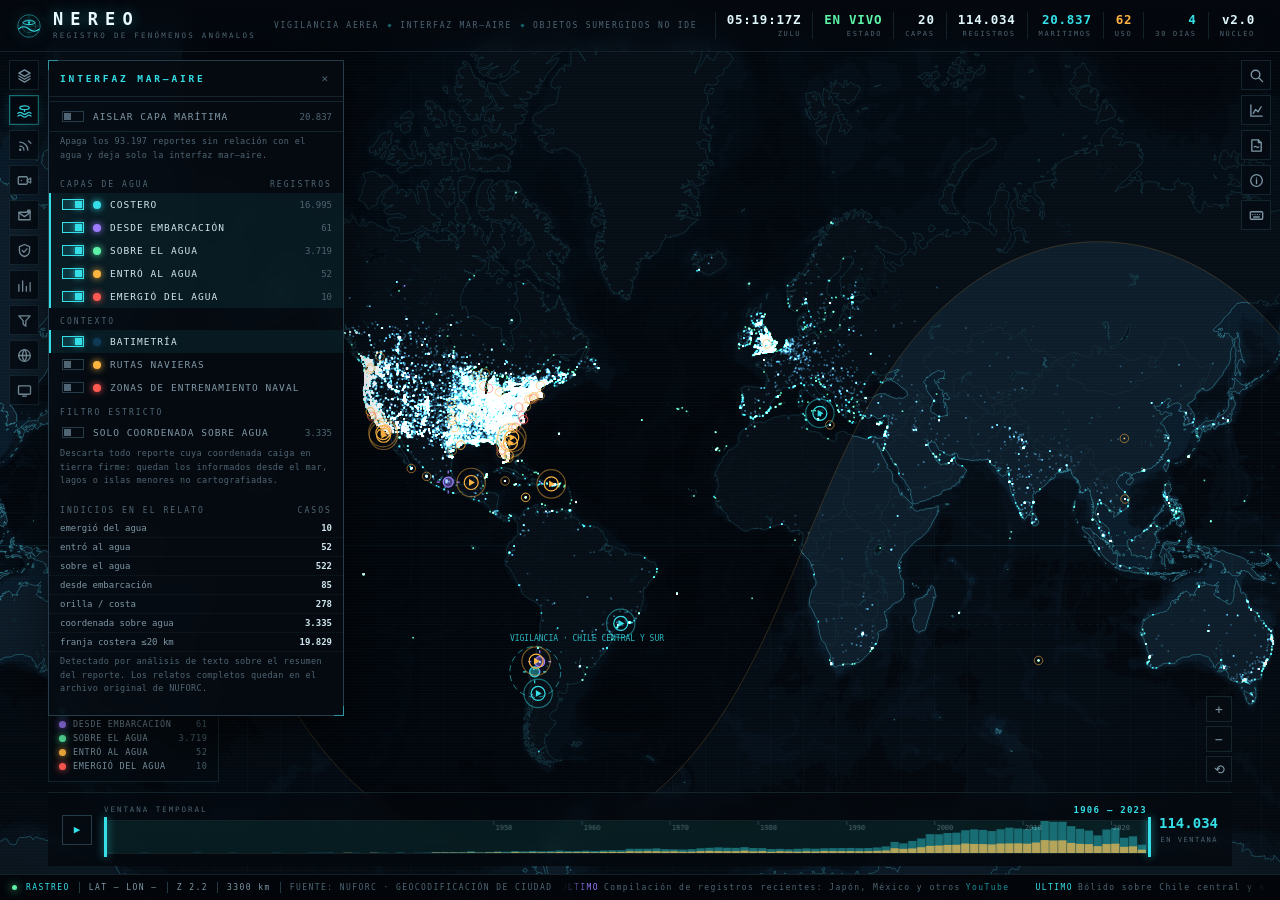
==== index.html @ 5361ff1a "NEREO v2.0: visor de avistamientos OVNI y USO Visor OSINT estático con 114.034 reportes geolocalizad" ====
<!DOCTYPE html>
<html lang="es">
<head>
<meta charset="utf-8">
<meta name="viewport" content="width=device-width, initial-scale=1">
<title>NEREO — Registro de fenómenos anómalos aéreos y submarinos</title>
<meta name="description" content="Visor OSINT de 114.034 avistamientos no identificados geolocalizados, con capa marítima y de objetos submarinos no identificados (USO).">
<link rel="icon" href="data:image/svg+xml,%3Csvg xmlns='http://www.w3.org/2000/svg' viewBox='0 0 16 16'%3E%3Ccircle cx='8' cy='8' r='6' fill='none' stroke='%2334dfe8'/%3E%3Cellipse cx='8' cy='7' rx='4' ry='1.4' fill='none' stroke='%2334dfe8'/%3E%3C/svg%3E">
<link rel="stylesheet" href="css/app.css">
</head>
<body>
<div id="app">

  <canvas id="map"></canvas>
  <div class="fx-grain"></div>
  <div class="fx-scan" id="fxScan"></div>
  <div class="fx-vignette"></div>

  <!-- ───────────────── HUD SUPERIOR ───────────────── -->
  <header class="hud-top">
    <div class="brand">
      <svg class="brand-mark" viewBox="0 0 40 40" aria-hidden="true">
        <circle cx="20" cy="20" r="15" fill="none" stroke="currentColor" stroke-width="1.1" opacity=".55"/>
        <circle cx="20" cy="20" r="9" fill="none" stroke="currentColor" stroke-width=".8" opacity=".35"/>
        <path d="M5 20h30M20 5v30" stroke="currentColor" stroke-width=".6" opacity=".3"/>
        <path d="M6 24q7-6 14 0t14 0" fill="none" stroke="currentColor" stroke-width="1.4"/>
        <ellipse cx="20" cy="15.5" rx="8" ry="2.6" fill="none" stroke="currentColor" stroke-width="1.3"/>
        <circle cx="20" cy="15.5" r="1.5" fill="currentColor"/>
      </svg>
      <div class="brand-txt">
        <h1>NEREO</h1>
        <p>REGISTRO DE FENÓMENOS ANÓMALOS</p>
      </div>
    </div>

    <div class="tagline">
      <span>VIGILANCIA AÉREA</span><i></i><span>INTERFAZ MAR–AIRE</span><i></i>
      <span>OBJETOS SUMERGIDOS NO IDENTIFICADOS</span><i></i><span id="tagRango">1906 — 2023</span>
    </div>

    <div class="hud-metrics">
      <div class="met"><b id="mClock">--:--:--Z</b><span>ZULU</span></div>
      <div class="met"><b class="live" id="mState">EN VIVO</b><span>ESTADO</span></div>
      <div class="met"><b id="mLayers">0</b><span>CAPAS</span></div>
      <div class="met"><b id="mCount">0</b><span>REGISTROS</span></div>
      <div class="met accent"><b id="mMarine">0</b><span>MARÍTIMOS</span></div>
      <div class="met warn"><b id="mUso">0</b><span>USO</span></div>
      <div class="met accent"><b id="mUlt">0</b><span>30 DÍAS</span></div>
      <div class="met"><b id="mVer">v2.0</b><span>NÚCLEO</span></div>
    </div>
  </header>

  <!-- ───────────────── RAÍL IZQUIERDO: CAPAS ───────────────── -->
  <nav class="rail rail-left" id="railLeft" aria-label="Grupos de capas"></nav>

  <!-- ───────────────── PANEL LATERAL ───────────────── -->
  <section class="panel" id="panel" hidden>
    <header class="panel-head">
      <h2 id="panelTitle">CAPAS</h2>
      <button class="x" id="panelClose" aria-label="Cerrar panel">✕</button>
    </header>
    <div class="panel-body" id="panelBody"></div>
  </section>

  <!-- ───────────────── RAÍL DERECHO: HERRAMIENTAS ───────────────── -->
  <nav class="rail rail-right" id="railRight" aria-label="Herramientas"></nav>

  <!-- ───────────────── FICHA DE AVISTAMIENTO ───────────────── -->
  <aside class="dossier" id="dossier" hidden>
    <header>
      <span class="tag" id="dsTag">REGISTRO</span>
      <button class="x" id="dsClose" aria-label="Cerrar ficha">✕</button>
    </header>
    <div id="dsBody"></div>
  </aside>

  <!-- ───────────────── CONTROLES DE MAPA ───────────────── -->
  <div class="mapctl">
    <button id="btnZoomIn" title="Acercar">+</button>
    <button id="btnZoomOut" title="Alejar">−</button>
    <button id="btnReset" title="Restablecer vista (R)">⟲</button>
  </div>

  <div class="legend" id="legend"></div>

  <!-- ───────────────── LÍNEA DE TIEMPO ───────────────── -->
  <div class="timeline" id="timeline">
    <button class="play" id="btnPlay" title="Reproducir oleadas">▶</button>
    <div class="tl-wrap">
      <div class="tl-head">
        <span>VENTANA TEMPORAL</span>
        <b id="tlLabel">1906 — 2023</b>
      </div>
      <div class="tl-track" id="tlTrack">
        <canvas id="tlCanvas"></canvas>
        <div class="tl-sel" id="tlSel"></div>
        <div class="tl-knob" id="knobA" tabindex="0" role="slider" aria-label="Año inicial"></div>
        <div class="tl-knob" id="knobB" tabindex="0" role="slider" aria-label="Año final"></div>
      </div>
    </div>
    <div class="tl-count"><b id="tlCount">0</b><span>EN VENTANA</span></div>
  </div>

  <!-- ───────────────── BARRA INFERIOR ───────────────── -->
  <footer class="statusbar">
    <span class="dot-live"></span><b id="sbMode">RASTREO</b>
    <i></i><span id="sbCursor">LAT —  LON —</span>
    <i></i><span id="sbZoom">Z 0.0</span>
    <i></i><span id="sbScale">— km</span>
    <i></i><span class="muted">FUENTE: NUFORC · GEOCODIFICACIÓN DE CIUDAD</span>
    <div class="ticker" id="ticker"><div class="ticker-run" id="tickerRun"></div></div>
  </footer>

  <!-- ───────────────── ARRANQUE ───────────────── -->
  <div class="boot" id="boot">
    <div class="boot-inner">
      <div class="boot-mark">NEREO</div>
      <div class="boot-bar"><i id="bootBar"></i></div>
      <div class="boot-log" id="bootLog">INICIANDO NÚCLEO…</div>
    </div>
  </div>

  <div class="toast" id="toast"></div>
</div>
<script src="js/app.js"></script>
</body>
</html>
---- css/app.css ----
/* ═══════════════ NEREO · sistema visual ═══════════════ */
:root{
  --abyss:#04070c; --abyss-2:#070c14; --ink:#0b1320;
  --line:rgba(120,190,210,.14); --line-2:rgba(120,190,210,.28);
  --txt:#cfe6ee; --txt-dim:#7e97a5; --txt-faint:#4f6573;
  --cy:#34dfe8; --cy-soft:#1d8f98;
  --am:#ffb340; --rd:#ff5a52; --vi:#9d7bff; --gr:#5ef2a8;
  --panel:rgba(6,11,18,.92);
  --mono:ui-monospace,"SF Mono","JetBrains Mono","Roboto Mono",Menlo,Consolas,monospace;
  --h:30px;
}
*{box-sizing:border-box;margin:0;padding:0}
html,body{height:100%;overflow:hidden;background:var(--abyss)}
body{font-family:var(--mono);color:var(--txt);font-size:12px;-webkit-font-smoothing:antialiased}
button{font:inherit;color:inherit;background:none;border:none;cursor:pointer}
#app{position:fixed;inset:0}
#map{position:absolute;inset:0;width:100%;height:100%;display:block;cursor:crosshair}
#map.drag{cursor:grabbing}

/* ─── efectos de pantalla ─── */
.fx-vignette,.fx-grain,.fx-scan{position:absolute;inset:0;pointer-events:none}
.fx-vignette{background:radial-gradient(130% 95% at 50% 45%,transparent 42%,rgba(0,0,0,.72) 100%)}
.fx-grain{opacity:.045;background-image:repeating-conic-gradient(#fff 0% 25%,transparent 0% 50%);background-size:3px 3px;mix-blend-mode:overlay}
.fx-scan{opacity:.5;background:repeating-linear-gradient(to bottom,rgba(52,223,232,.045) 0 1px,transparent 1px 3px)}
.fx-scan[hidden]{display:none}

/* ─── HUD superior ─── */
.hud-top{position:absolute;top:0;left:0;right:0;height:52px;display:flex;align-items:center;gap:18px;
  padding:0 14px;background:linear-gradient(180deg,rgba(4,8,14,.95),rgba(4,8,14,.55) 70%,transparent);
  border-bottom:1px solid var(--line);backdrop-filter:blur(6px);z-index:30}
.brand{display:flex;align-items:center;gap:9px;flex:none}
.brand-mark{width:30px;height:30px;color:var(--cy);filter:drop-shadow(0 0 7px rgba(52,223,232,.5))}
.brand-txt h1{font-size:17px;letter-spacing:.42em;font-weight:600;line-height:1;color:#eafaff;text-shadow:0 0 14px rgba(52,223,232,.45)}
.brand-txt p{font-size:7.5px;letter-spacing:.3em;color:var(--txt-faint);margin-top:3px}
.tagline{display:flex;align-items:center;gap:9px;font-size:8px;letter-spacing:.22em;color:var(--txt-faint);
  flex:1;min-width:0;overflow:hidden;white-space:nowrap}
.tagline i{width:3px;height:3px;background:var(--cy-soft);transform:rotate(45deg);flex:none;opacity:.7}
.hud-metrics{display:flex;align-items:center;gap:0;flex:none}
.met{display:flex;flex-direction:column;align-items:flex-end;padding:0 11px;border-left:1px solid var(--line);line-height:1.25}
.met b{font-size:12.5px;font-weight:600;letter-spacing:.06em;color:#dff6fb;font-variant-numeric:tabular-nums}
.met span{font-size:7px;letter-spacing:.24em;color:var(--txt-faint);margin-top:2px}
.met.accent b{color:var(--cy)} .met.warn b{color:var(--am)}
.met b.live{color:var(--gr);animation:pulse 2.4s infinite}
@keyframes pulse{0%,100%{opacity:1}50%{opacity:.42}}

/* ─── raíles ─── */
.rail{position:absolute;top:60px;display:flex;flex-direction:column;gap:5px;z-index:28}
.rail-left{left:9px} .rail-right{right:9px}
.rail button{width:var(--h);height:var(--h);display:grid;place-items:center;position:relative;
  background:rgba(6,11,18,.78);border:1px solid var(--line);color:var(--txt-dim);
  transition:.14s;backdrop-filter:blur(4px)}
.rail button:hover{color:var(--cy);border-color:var(--line-2);background:rgba(10,20,30,.95)}
.rail button.on{color:var(--cy);border-color:rgba(52,223,232,.5);box-shadow:0 0 0 1px rgba(52,223,232,.12) inset,0 0 12px rgba(52,223,232,.14)}
.rail button svg{width:15px;height:15px;stroke:currentColor;fill:none;stroke-width:1.4;stroke-linecap:round;stroke-linejoin:round}
.rail .badge[hidden]{display:none}
.rail .badge{position:absolute;top:-4px;right:-4px;min-width:13px;height:13px;padding:0 3px;border-radius:7px;
  background:var(--cy);color:#02141a;font-size:8px;font-weight:700;display:grid;place-items:center}
.rail button[data-tip]:hover::after{content:attr(data-tip);position:absolute;white-space:nowrap;
  background:rgba(4,9,14,.96);border:1px solid var(--line-2);padding:4px 7px;font-size:8px;letter-spacing:.16em;
  color:var(--txt);z-index:40;pointer-events:none}
.rail-left button[data-tip]:hover::after{left:calc(100% + 7px)}
.rail-right button[data-tip]:hover::after{right:calc(100% + 7px)}

/* ─── panel ─── */
.panel{position:absolute;top:60px;left:48px;width:296px;max-height:calc(100vh - 190px);
  background:var(--panel);border:1px solid var(--line-2);backdrop-filter:blur(10px);
  display:flex;flex-direction:column;z-index:29;box-shadow:0 18px 50px rgba(0,0,0,.6)}
.panel::before,.panel::after{content:"";position:absolute;width:9px;height:9px;border:1px solid var(--cy);opacity:.55}
.panel::before{top:-1px;left:-1px;border-right:0;border-bottom:0}
.panel::after{bottom:-1px;right:-1px;border-left:0;border-top:0}
.panel-head{display:flex;align-items:center;justify-content:space-between;padding:9px 11px;border-bottom:1px solid var(--line)}
.panel-head h2{font-size:9.5px;letter-spacing:.3em;color:var(--cy);font-weight:600}
.x{color:var(--txt-faint);font-size:11px;padding:2px 4px}.x:hover{color:var(--rd)}
.panel-body{overflow-y:auto;padding:4px 0 10px}
.panel-body::-webkit-scrollbar{width:6px}.panel-body::-webkit-scrollbar-thumb{background:var(--line-2)}

.grp{padding:9px 11px 4px;font-size:8px;letter-spacing:.26em;color:var(--txt-faint);display:flex;justify-content:space-between}
.row{display:flex;align-items:center;gap:9px;padding:6px 11px;cursor:pointer;transition:.12s;border-left:2px solid transparent}
.row:hover{background:rgba(52,223,232,.05)}
.row.on{border-left-color:var(--cy);background:rgba(52,223,232,.07)}
.sw{width:22px;height:11px;border:1px solid var(--line-2);position:relative;flex:none;transition:.16s}
.sw i{position:absolute;top:1px;left:1px;width:7px;height:7px;background:var(--txt-faint);transition:.16s}
.row.on .sw{border-color:var(--cy);background:rgba(52,223,232,.14)}
.row.on .sw i{left:12px;background:var(--cy);box-shadow:0 0 7px var(--cy)}
.row .nm{flex:1;font-size:9.5px;letter-spacing:.11em;color:var(--txt-dim)}
.row.on .nm{color:var(--txt)}
.row .ct{font-size:9px;color:var(--txt-faint);font-variant-numeric:tabular-nums}
.row .chip{width:8px;height:8px;flex:none;border-radius:50%}
.hint{padding:3px 11px 9px;font-size:8.5px;line-height:1.6;color:var(--txt-faint);letter-spacing:.04em}

.chips{display:flex;flex-wrap:wrap;gap:4px;padding:6px 11px 10px}
.chips button{font-size:8.5px;letter-spacing:.1em;padding:3px 7px;border:1px solid var(--line);color:var(--txt-faint);transition:.12s}
.chips button:hover{border-color:var(--line-2);color:var(--txt-dim)}
.chips button.on{border-color:var(--cy);color:var(--cy);background:rgba(52,223,232,.1)}

.fld{padding:7px 11px}
.fld label{display:flex;justify-content:space-between;font-size:8px;letter-spacing:.2em;color:var(--txt-faint);margin-bottom:6px}
.fld label b{color:var(--cy);font-variant-numeric:tabular-nums}
input[type=range]{width:100%;height:3px;-webkit-appearance:none;background:var(--line-2);outline:none}
input[type=range]::-webkit-slider-thumb{-webkit-appearance:none;width:10px;height:14px;background:var(--cy);cursor:pointer;box-shadow:0 0 8px rgba(52,223,232,.6)}
input[type=range]::-moz-range-thumb{width:10px;height:14px;border:0;background:var(--cy);cursor:pointer}
input[type=search],input[type=text]{width:100%;background:rgba(0,0,0,.4);border:1px solid var(--line-2);
  color:var(--txt);padding:7px 9px;font:inherit;font-size:10px;letter-spacing:.08em;outline:none}
input[type=search]:focus{border-color:var(--cy)}

.res{max-height:300px;overflow:auto}
.res button{display:block;width:100%;text-align:left;padding:6px 11px;font-size:9.5px;color:var(--txt-dim);border-left:2px solid transparent}
.res button:hover{background:rgba(52,223,232,.07);color:var(--txt);border-left-color:var(--cy)}
.res button i{display:block;font-size:8px;color:var(--txt-faint);font-style:normal;margin-top:2px}

/* ─── estadísticas ─── */
.stat{padding:9px 11px;border-top:1px solid var(--line)}
.stat h3{font-size:8px;letter-spacing:.26em;color:var(--txt-faint);margin-bottom:8px}
.bars{display:flex;align-items:flex-end;gap:2px;height:54px}
.bars div{flex:1;background:linear-gradient(180deg,var(--cy),rgba(52,223,232,.14));min-height:1px;position:relative}
.bars div.hot{background:linear-gradient(180deg,var(--am),rgba(255,179,64,.14))}
.axis{display:flex;justify-content:space-between;font-size:7.5px;color:var(--txt-faint);margin-top:4px}
.kv{display:flex;justify-content:space-between;padding:3px 0;font-size:9px;color:var(--txt-dim);border-bottom:1px dotted rgba(120,190,210,.1)}
.kv b{color:var(--txt);font-variant-numeric:tabular-nums}
.kv.big b{color:var(--cy);font-size:11px}

/* ─── ficha ─── */
.dossier{position:absolute;right:48px;top:60px;width:276px;background:var(--panel);border:1px solid var(--line-2);
  backdrop-filter:blur(10px);z-index:29;box-shadow:0 18px 50px rgba(0,0,0,.6)}
.dossier header{display:flex;justify-content:space-between;align-items:center;padding:8px 11px;border-bottom:1px solid var(--line)}
.tag{font-size:8px;letter-spacing:.26em;color:var(--am)}
.ds-title{padding:11px;border-bottom:1px solid var(--line)}
.ds-title h3{font-size:13px;letter-spacing:.1em;color:#eafaff;font-weight:600;line-height:1.3}
.ds-title p{font-size:8.5px;letter-spacing:.2em;color:var(--txt-faint);margin-top:5px}
.ds-grid{display:grid;grid-template-columns:1fr 1fr}
.ds-cell{padding:8px 11px;border-bottom:1px solid var(--line);border-right:1px solid var(--line)}
.ds-cell span{display:block;font-size:7.5px;letter-spacing:.22em;color:var(--txt-faint)}
.ds-cell b{display:block;font-size:11px;color:var(--txt);margin-top:3px;font-weight:500;font-variant-numeric:tabular-nums}
.ds-flags{padding:9px 11px;display:flex;flex-wrap:wrap;gap:4px}
.ds-flags em{font-style:normal;font-size:8px;letter-spacing:.14em;padding:3px 6px;border:1px solid rgba(255,179,64,.4);color:var(--am)}
.ds-foot{padding:9px 11px;border-top:1px solid var(--line);font-size:8px;color:var(--txt-faint);line-height:1.6}
.ds-foot a{color:var(--cy-soft)}

/* ─── controles de mapa ─── */
.mapctl{position:absolute;right:48px;bottom:118px;display:flex;flex-direction:column;gap:4px;z-index:26}
.mapctl button{width:26px;height:26px;background:rgba(6,11,18,.82);border:1px solid var(--line);color:var(--txt-dim);font-size:13px;line-height:1}
.mapctl button:hover{color:var(--cy);border-color:var(--line-2)}

/* ─── leyenda ─── */
.legend{position:absolute;left:48px;bottom:118px;background:rgba(6,11,18,.82);border:1px solid var(--line);
  padding:8px 10px;z-index:26;backdrop-filter:blur(5px);max-width:210px}
.legend h4{font-size:7.5px;letter-spacing:.26em;color:var(--txt-faint);margin-bottom:6px}
.legend div{display:flex;align-items:center;gap:7px;padding:2px 0;font-size:8.5px;letter-spacing:.08em;color:var(--txt-dim)}
.legend i{width:7px;height:7px;border-radius:50%;flex:none}
.legend b{margin-left:auto;color:var(--txt-faint);font-variant-numeric:tabular-nums;font-weight:400}

/* ─── línea de tiempo ─── */
.timeline{position:absolute;left:48px;right:48px;bottom:34px;height:74px;display:flex;align-items:center;gap:12px;
  background:linear-gradient(180deg,rgba(4,8,14,.3),rgba(4,8,14,.9));border-top:1px solid var(--line);
  padding:0 14px;z-index:27;backdrop-filter:blur(5px)}
.play{width:30px;height:30px;border:1px solid var(--line-2);color:var(--cy);flex:none;font-size:11px;background:rgba(6,11,18,.8)}
.play:hover{box-shadow:0 0 14px rgba(52,223,232,.25)}
.tl-wrap{flex:1;min-width:0}
.tl-head{display:flex;justify-content:space-between;font-size:7.5px;letter-spacing:.26em;color:var(--txt-faint);margin-bottom:5px}
.tl-head b{color:var(--cy);letter-spacing:.14em;font-size:9px}
.tl-track{position:relative;height:34px;border:1px solid var(--line);background:rgba(0,0,0,.35)}
#tlCanvas{position:absolute;inset:0;width:100%;height:100%}
.tl-sel{position:absolute;top:0;bottom:0;background:rgba(52,223,232,.1);border-left:1px solid var(--cy);border-right:1px solid var(--cy);pointer-events:none}
.tl-knob{position:absolute;top:-4px;width:9px;height:calc(100% + 8px);cursor:ew-resize;background:transparent}
.tl-knob::after{content:"";position:absolute;left:3px;top:0;width:3px;height:100%;background:var(--cy);box-shadow:0 0 9px rgba(52,223,232,.7)}
.tl-count{text-align:right;flex:none}
.tl-count b{display:block;font-size:14px;color:var(--cy);font-variant-numeric:tabular-nums}
.tl-count span{font-size:7px;letter-spacing:.22em;color:var(--txt-faint)}

/* ─── barra inferior ─── */
.statusbar{position:absolute;left:0;right:0;bottom:0;height:26px;display:flex;align-items:center;gap:9px;
  padding:0 12px;background:rgba(3,6,10,.96);border-top:1px solid var(--line);font-size:8px;
  letter-spacing:.18em;color:var(--txt-dim);z-index:31}
.statusbar i{width:1px;height:11px;background:var(--line-2);flex:none}
.statusbar b{color:var(--cy);font-weight:500}
.statusbar .muted{color:var(--txt-faint)}
.dot-live{width:5px;height:5px;border-radius:50%;background:var(--gr);box-shadow:0 0 8px var(--gr);animation:pulse 2s infinite;flex:none}
.ticker{flex:1;min-width:0;overflow:hidden;mask-image:linear-gradient(90deg,transparent,#000 4%,#000 96%,transparent)}
.ticker-run{display:inline-flex;gap:26px;white-space:nowrap;animation:run 150s linear infinite}
.ticker-run span{color:var(--txt-faint)}
.ticker-run span b{color:var(--am);font-weight:500;margin-right:5px}
.ticker-run span em{font-style:normal;color:var(--cy-soft);margin-left:5px}
@keyframes run{from{transform:translateX(0)}to{transform:translateX(-50%)}}

/* ─── arranque ─── */
.boot{position:absolute;inset:0;background:var(--abyss);display:grid;place-items:center;z-index:60;transition:opacity .5s}
.boot.off{opacity:0;pointer-events:none}
.boot-inner{text-align:center;width:270px}
.boot-mark{font-size:24px;letter-spacing:.6em;color:var(--cy);text-shadow:0 0 22px rgba(52,223,232,.55);margin-bottom:18px}
.boot-bar{height:2px;background:rgba(52,223,232,.14)}
.boot-bar i{display:block;height:100%;width:0;background:var(--cy);box-shadow:0 0 11px var(--cy);transition:width .3s}
.boot-log{margin-top:11px;font-size:8px;letter-spacing:.2em;color:var(--txt-faint);min-height:12px}

/* ─── aviso ─── */
.toast{position:absolute;left:50%;top:70px;transform:translateX(-50%) translateY(-12px);background:rgba(6,11,18,.96);
  border:1px solid var(--line-2);padding:8px 14px;font-size:9px;letter-spacing:.16em;color:var(--txt);
  z-index:50;opacity:0;pointer-events:none;transition:.25s}
.toast.on{opacity:1;transform:translateX(-50%) translateY(0)}

@media (max-width:860px){
  .tagline,.met:nth-child(n+5){display:none}
  .panel,.dossier{width:calc(100vw - 96px)}
  .legend{display:none}
  .timeline{left:44px;right:44px}
}

/* ─── envíos ciudadanos ─── */
.panel.wide{width:392px}
.envstat{margin:9px 11px;padding:6px 8px;border:1px solid var(--line);font-size:8px;letter-spacing:.18em;color:var(--txt-faint)}
.envstat.ok{border-color:rgba(94,242,168,.45);color:var(--gr)}
.envstat.bad{border-color:rgba(255,179,64,.45);color:var(--am)}
.frm{padding:4px 11px 12px}
.frm label{display:block;font-size:7.5px;letter-spacing:.2em;color:var(--txt-faint);margin:8px 0 0}
.frm input[type=text],.frm input[type=date],.frm input[type=time],.frm select,.frm textarea{
  width:100%;margin-top:4px;background:rgba(0,0,0,.42);border:1px solid var(--line-2);color:var(--txt);
  padding:6px 8px;font:inherit;font-size:10px;letter-spacing:.04em;outline:none;border-radius:0}
.frm textarea{resize:vertical;line-height:1.5}
.frm input:focus,.frm select:focus,.frm textarea:focus{border-color:var(--cy)}
.frm select{appearance:none;cursor:pointer}
.frm option{background:#06111a}
.frow{display:flex;gap:8px}.frow label{flex:1}
.chk{display:flex!important;gap:8px;align-items:flex-start;margin-top:12px!important;cursor:pointer}
.chk input{margin-top:2px;accent-color:#34dfe8;flex:none}
.chk span{font-size:8.5px;line-height:1.6;letter-spacing:.02em;color:var(--txt-dim);text-transform:none}
.mini{font-size:8px;letter-spacing:.18em;padding:4px 8px;border:1px solid var(--line-2);color:var(--txt-dim);transition:.12s}
.mini:hover{border-color:var(--cy);color:var(--cy)}
.mini.warn:hover{border-color:var(--rd);color:var(--rd)}
.mini.wide{display:block;width:100%;margin-top:8px}
.send{display:block;width:100%;margin-top:14px;padding:9px;border:1px solid var(--cy);color:var(--cy);
  font-size:9px;letter-spacing:.26em;background:rgba(52,223,232,.08);transition:.14s}
.send:hover{background:rgba(52,223,232,.18);box-shadow:0 0 16px rgba(52,223,232,.2)}
.fnote{font-size:8px;letter-spacing:.06em;color:var(--txt-faint);margin-top:6px;line-height:1.5}
.fnote.ok{color:var(--gr)}.fnote.bad{color:var(--am)}
.tpl{margin:8px 11px;border:1px solid var(--line)}
.tplhead{display:flex;justify-content:space-between;align-items:center;padding:5px 7px;border-bottom:1px solid var(--line);
  font-size:7.5px;letter-spacing:.24em;color:var(--txt-faint)}
.tpl pre{padding:8px;margin:0;font:inherit;font-size:8.5px;line-height:1.65;color:var(--txt-dim);
  white-space:pre-wrap;max-height:184px;overflow:auto}
.embed{position:relative;width:100%;aspect-ratio:16/9;background:#02070c;border-bottom:1px solid var(--line)}
.embed iframe{position:absolute;inset:0;width:100%;height:100%;border:0}
.embed.noemb{display:grid;place-items:center;aspect-ratio:16/5}
.embed.noemb span{font-size:8px;letter-spacing:.16em;color:var(--txt-faint);text-align:center;padding:0 14px}

/* ─── tarjeta de video ─── */
.vcard{display:grid;place-items:center;gap:5px;padding:20px 14px;text-decoration:none;
  background:linear-gradient(180deg,rgba(52,223,232,.06),rgba(2,7,12,.6));
  border-bottom:1px solid var(--line);transition:.16s}
.vcard:hover{background:linear-gradient(180deg,rgba(52,223,232,.14),rgba(2,7,12,.6))}
.vplay{width:34px;height:34px;border:1px solid var(--cy);border-radius:50%;position:relative;
  box-shadow:0 0 16px rgba(52,223,232,.25)}
.vplay::after{content:"";position:absolute;top:50%;left:54%;transform:translate(-50%,-50%);
  border-left:9px solid var(--cy);border-top:6px solid transparent;border-bottom:6px solid transparent}
.vtxt{font-size:8.5px;letter-spacing:.2em;color:var(--cy)}
.vsub{font-size:7.5px;letter-spacing:.1em;color:var(--txt-faint);text-align:center}

/* ─── v2 ─── */
.solbar{display:flex;align-items:center;gap:3px;margin:6px 0 5px}
.solbar i{width:22px;height:5px;background:rgba(120,190,210,.16)}
.solbar i.on{background:var(--cy);box-shadow:0 0 6px rgba(52,223,232,.6)}
.solbar span{margin-left:7px;font-size:9px;color:var(--txt)}

/* ─── v2 ─── */
.solbar{display:flex;align-items:center;gap:3px;margin:6px 0 5px}
.solbar i{width:22px;height:5px;background:rgba(120,190,210,.16)}
.solbar i.on{background:var(--cy);box-shadow:0 0 6px rgba(52,223,232,.6)}
.solbar span{margin-left:7px;font-size:9px;color:var(--txt)}
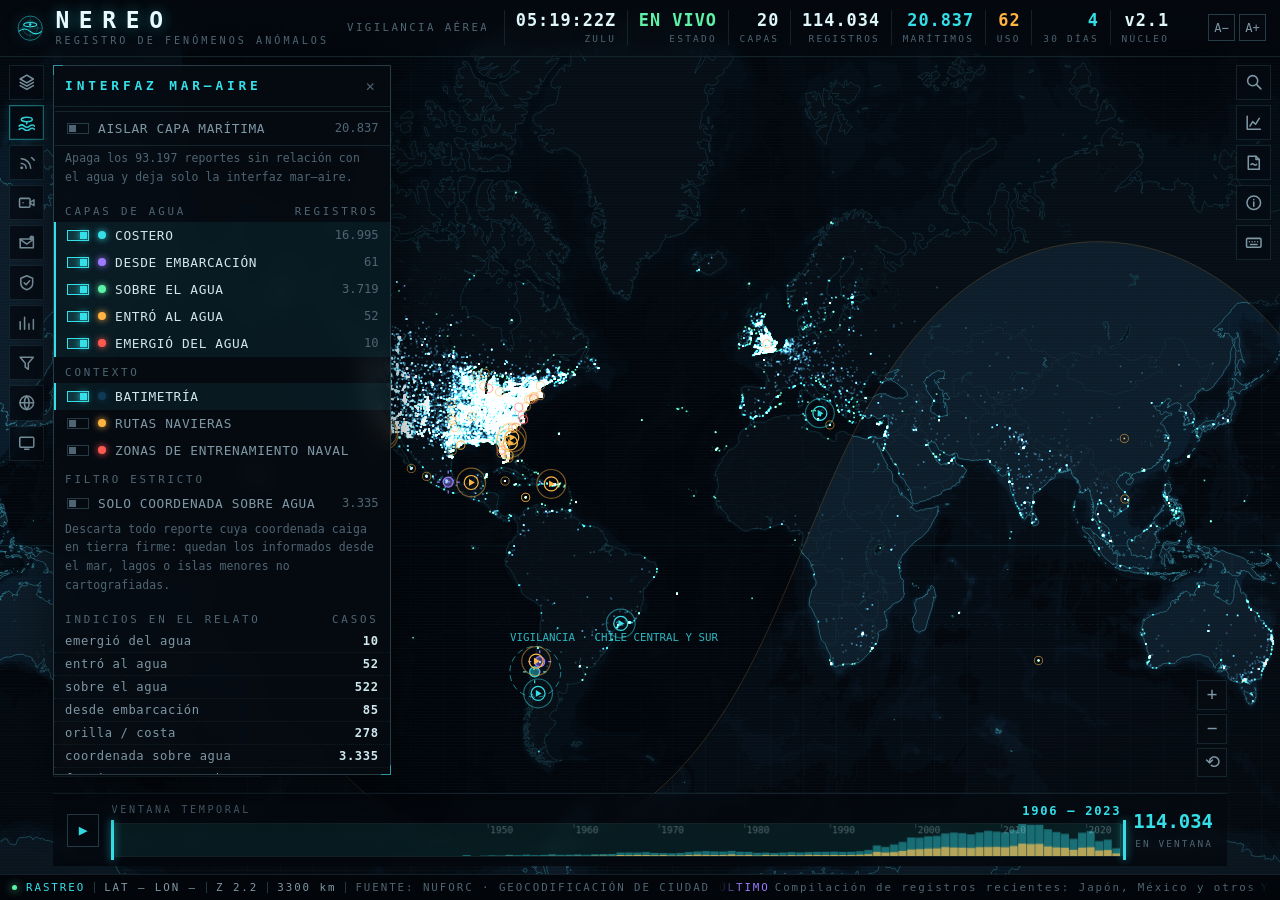
==== commit dcba59dc: "v2.1: texto más grande y tamaño ajustable Toda la tipografía y el layout escalan con una variable --" ====
--- a/index.html
+++ b/index.html
@@ -46,8 +46,9 @@
       <div class="met accent"><b id="mMarine">0</b><span>MARÍTIMOS</span></div>
       <div class="met warn"><b id="mUso">0</b><span>USO</span></div>
       <div class="met accent"><b id="mUlt">0</b><span>30 DÍAS</span></div>
-      <div class="met"><b id="mVer">v2.0</b><span>NÚCLEO</span></div>
+      <div class="met"><b id="mVer">v2.1</b><span>NÚCLEO</span></div>
     </div>
+    <div class="tsize" title="Tamaño del texto (tecla A)"><button id="tMenos" aria-label="Achicar texto">A−</button><button id="tMas" aria-label="Agrandar texto">A+</button></div>
   </header>
 
   <!-- ───────────────── RAÍL IZQUIERDO: CAPAS ───────────────── -->
--- a/css/app.css
+++ b/css/app.css
@@ -7,11 +7,21 @@
   --am:#ffb340; --rd:#ff5a52; --vi:#9d7bff; --gr:#5ef2a8;
   --panel:rgba(6,11,18,.92);
   --mono:ui-monospace,"SF Mono","JetBrains Mono","Roboto Mono",Menlo,Consolas,monospace;
-  --h:30px;
+  --k:1.35;
+  --h:calc(26px * var(--k));
+  --hud:calc(42px * var(--k));
+  --top:calc(var(--hud) + 8px);
+  --side:calc(var(--h) + 18px);
+  --sb:calc(19px * var(--k));
+  --tl:calc(54px * var(--k));
+  --gap:calc(var(--sb) + var(--tl) + 16px);
+  --pw:calc(250px * var(--k));
+  --dw:calc(236px * var(--k));
+  --ww:calc(318px * var(--k));
 }
 *{box-sizing:border-box;margin:0;padding:0}
 html,body{height:100%;overflow:hidden;background:var(--abyss)}
-body{font-family:var(--mono);color:var(--txt);font-size:12px;-webkit-font-smoothing:antialiased}
+body{font-family:var(--mono);color:var(--txt);font-size:calc(12px * var(--k));-webkit-font-smoothing:antialiased}
 button{font:inherit;color:inherit;background:none;border:none;cursor:pointer}
 #app{position:fixed;inset:0}
 #map{position:absolute;inset:0;width:100%;height:100%;display:block;cursor:crosshair}
@@ -25,26 +35,26 @@
 .fx-scan[hidden]{display:none}
 
 /* ─── HUD superior ─── */
-.hud-top{position:absolute;top:0;left:0;right:0;height:52px;display:flex;align-items:center;gap:18px;
+.hud-top{position:absolute;top:0;left:0;right:0;height:var(--hud);display:flex;align-items:center;gap:18px;
   padding:0 14px;background:linear-gradient(180deg,rgba(4,8,14,.95),rgba(4,8,14,.55) 70%,transparent);
   border-bottom:1px solid var(--line);backdrop-filter:blur(6px);z-index:30}
 .brand{display:flex;align-items:center;gap:9px;flex:none}
-.brand-mark{width:30px;height:30px;color:var(--cy);filter:drop-shadow(0 0 7px rgba(52,223,232,.5))}
-.brand-txt h1{font-size:17px;letter-spacing:.42em;font-weight:600;line-height:1;color:#eafaff;text-shadow:0 0 14px rgba(52,223,232,.45)}
-.brand-txt p{font-size:7.5px;letter-spacing:.3em;color:var(--txt-faint);margin-top:3px}
-.tagline{display:flex;align-items:center;gap:9px;font-size:8px;letter-spacing:.22em;color:var(--txt-faint);
+.brand-mark{width:calc(24px * var(--k));height:calc(24px * var(--k));color:var(--cy);filter:drop-shadow(0 0 7px rgba(52,223,232,.5))}
+.brand-txt h1{font-size:calc(17px * var(--k));letter-spacing:.42em;font-weight:600;line-height:1;color:#eafaff;text-shadow:0 0 14px rgba(52,223,232,.45)}
+.brand-txt p{font-size:calc(7.5px * var(--k));letter-spacing:.3em;color:var(--txt-faint);margin-top:3px}
+.tagline{display:flex;align-items:center;gap:9px;font-size:calc(8px * var(--k));letter-spacing:.22em;color:var(--txt-faint);
   flex:1;min-width:0;overflow:hidden;white-space:nowrap}
 .tagline i{width:3px;height:3px;background:var(--cy-soft);transform:rotate(45deg);flex:none;opacity:.7}
 .hud-metrics{display:flex;align-items:center;gap:0;flex:none}
 .met{display:flex;flex-direction:column;align-items:flex-end;padding:0 11px;border-left:1px solid var(--line);line-height:1.25}
-.met b{font-size:12.5px;font-weight:600;letter-spacing:.06em;color:#dff6fb;font-variant-numeric:tabular-nums}
-.met span{font-size:7px;letter-spacing:.24em;color:var(--txt-faint);margin-top:2px}
+.met b{font-size:calc(12.5px * var(--k));font-weight:600;letter-spacing:.06em;color:#dff6fb;font-variant-numeric:tabular-nums}
+.met span{font-size:calc(7px * var(--k));letter-spacing:.24em;color:var(--txt-faint);margin-top:2px}
 .met.accent b{color:var(--cy)} .met.warn b{color:var(--am)}
 .met b.live{color:var(--gr);animation:pulse 2.4s infinite}
 @keyframes pulse{0%,100%{opacity:1}50%{opacity:.42}}
 
 /* ─── raíles ─── */
-.rail{position:absolute;top:60px;display:flex;flex-direction:column;gap:5px;z-index:28}
+.rail{position:absolute;top:var(--top);display:flex;flex-direction:column;gap:5px;z-index:28}
 .rail-left{left:9px} .rail-right{right:9px}
 .rail button{width:var(--h);height:var(--h);display:grid;place-items:center;position:relative;
   background:rgba(6,11,18,.78);border:1px solid var(--line);color:var(--txt-dim);
@@ -54,27 +64,27 @@
 .rail button svg{width:15px;height:15px;stroke:currentColor;fill:none;stroke-width:1.4;stroke-linecap:round;stroke-linejoin:round}
 .rail .badge[hidden]{display:none}
 .rail .badge{position:absolute;top:-4px;right:-4px;min-width:13px;height:13px;padding:0 3px;border-radius:7px;
-  background:var(--cy);color:#02141a;font-size:8px;font-weight:700;display:grid;place-items:center}
+  background:var(--cy);color:#02141a;font-size:calc(8px * var(--k));font-weight:700;display:grid;place-items:center}
 .rail button[data-tip]:hover::after{content:attr(data-tip);position:absolute;white-space:nowrap;
-  background:rgba(4,9,14,.96);border:1px solid var(--line-2);padding:4px 7px;font-size:8px;letter-spacing:.16em;
+  background:rgba(4,9,14,.96);border:1px solid var(--line-2);padding:4px 7px;font-size:calc(8px * var(--k));letter-spacing:.16em;
   color:var(--txt);z-index:40;pointer-events:none}
 .rail-left button[data-tip]:hover::after{left:calc(100% + 7px)}
 .rail-right button[data-tip]:hover::after{right:calc(100% + 7px)}
 
 /* ─── panel ─── */
-.panel{position:absolute;top:60px;left:48px;width:296px;max-height:calc(100vh - 190px);
+.panel{position:absolute;top:var(--top);left:var(--side);width:var(--pw);max-height:calc(100vh - var(--top) - var(--gap) - 10px);
   background:var(--panel);border:1px solid var(--line-2);backdrop-filter:blur(10px);
   display:flex;flex-direction:column;z-index:29;box-shadow:0 18px 50px rgba(0,0,0,.6)}
 .panel::before,.panel::after{content:"";position:absolute;width:9px;height:9px;border:1px solid var(--cy);opacity:.55}
 .panel::before{top:-1px;left:-1px;border-right:0;border-bottom:0}
 .panel::after{bottom:-1px;right:-1px;border-left:0;border-top:0}
 .panel-head{display:flex;align-items:center;justify-content:space-between;padding:9px 11px;border-bottom:1px solid var(--line)}
-.panel-head h2{font-size:9.5px;letter-spacing:.3em;color:var(--cy);font-weight:600}
-.x{color:var(--txt-faint);font-size:11px;padding:2px 4px}.x:hover{color:var(--rd)}
+.panel-head h2{font-size:calc(9.5px * var(--k));letter-spacing:.3em;color:var(--cy);font-weight:600}
+.x{color:var(--txt-faint);font-size:calc(11px * var(--k));padding:2px 4px}.x:hover{color:var(--rd)}
 .panel-body{overflow-y:auto;padding:4px 0 10px}
 .panel-body::-webkit-scrollbar{width:6px}.panel-body::-webkit-scrollbar-thumb{background:var(--line-2)}
 
-.grp{padding:9px 11px 4px;font-size:8px;letter-spacing:.26em;color:var(--txt-faint);display:flex;justify-content:space-between}
+.grp{padding:9px 11px 4px;font-size:calc(8px * var(--k));letter-spacing:.26em;color:var(--txt-faint);display:flex;justify-content:space-between}
 .row{display:flex;align-items:center;gap:9px;padding:6px 11px;cursor:pointer;transition:.12s;border-left:2px solid transparent}
 .row:hover{background:rgba(52,223,232,.05)}
 .row.on{border-left-color:var(--cy);background:rgba(52,223,232,.07)}
@@ -82,94 +92,94 @@
 .sw i{position:absolute;top:1px;left:1px;width:7px;height:7px;background:var(--txt-faint);transition:.16s}
 .row.on .sw{border-color:var(--cy);background:rgba(52,223,232,.14)}
 .row.on .sw i{left:12px;background:var(--cy);box-shadow:0 0 7px var(--cy)}
-.row .nm{flex:1;font-size:9.5px;letter-spacing:.11em;color:var(--txt-dim)}
+.row .nm{flex:1;font-size:calc(9.5px * var(--k));letter-spacing:.11em;color:var(--txt-dim)}
 .row.on .nm{color:var(--txt)}
-.row .ct{font-size:9px;color:var(--txt-faint);font-variant-numeric:tabular-nums}
+.row .ct{font-size:calc(9px * var(--k));color:var(--txt-faint);font-variant-numeric:tabular-nums}
 .row .chip{width:8px;height:8px;flex:none;border-radius:50%}
-.hint{padding:3px 11px 9px;font-size:8.5px;line-height:1.6;color:var(--txt-faint);letter-spacing:.04em}
+.hint{padding:3px 11px 9px;font-size:calc(8.5px * var(--k));line-height:1.6;color:var(--txt-faint);letter-spacing:.04em}
 
 .chips{display:flex;flex-wrap:wrap;gap:4px;padding:6px 11px 10px}
-.chips button{font-size:8.5px;letter-spacing:.1em;padding:3px 7px;border:1px solid var(--line);color:var(--txt-faint);transition:.12s}
+.chips button{font-size:calc(8.5px * var(--k));letter-spacing:.1em;padding:3px 7px;border:1px solid var(--line);color:var(--txt-faint);transition:.12s}
 .chips button:hover{border-color:var(--line-2);color:var(--txt-dim)}
 .chips button.on{border-color:var(--cy);color:var(--cy);background:rgba(52,223,232,.1)}
 
 .fld{padding:7px 11px}
-.fld label{display:flex;justify-content:space-between;font-size:8px;letter-spacing:.2em;color:var(--txt-faint);margin-bottom:6px}
+.fld label{display:flex;justify-content:space-between;font-size:calc(8px * var(--k));letter-spacing:.2em;color:var(--txt-faint);margin-bottom:6px}
 .fld label b{color:var(--cy);font-variant-numeric:tabular-nums}
 input[type=range]{width:100%;height:3px;-webkit-appearance:none;background:var(--line-2);outline:none}
 input[type=range]::-webkit-slider-thumb{-webkit-appearance:none;width:10px;height:14px;background:var(--cy);cursor:pointer;box-shadow:0 0 8px rgba(52,223,232,.6)}
 input[type=range]::-moz-range-thumb{width:10px;height:14px;border:0;background:var(--cy);cursor:pointer}
 input[type=search],input[type=text]{width:100%;background:rgba(0,0,0,.4);border:1px solid var(--line-2);
-  color:var(--txt);padding:7px 9px;font:inherit;font-size:10px;letter-spacing:.08em;outline:none}
+  color:var(--txt);padding:7px 9px;font:inherit;font-size:calc(10px * var(--k));letter-spacing:.08em;outline:none}
 input[type=search]:focus{border-color:var(--cy)}
 
 .res{max-height:300px;overflow:auto}
-.res button{display:block;width:100%;text-align:left;padding:6px 11px;font-size:9.5px;color:var(--txt-dim);border-left:2px solid transparent}
+.res button{display:block;width:100%;text-align:left;padding:6px 11px;font-size:calc(9.5px * var(--k));color:var(--txt-dim);border-left:2px solid transparent}
 .res button:hover{background:rgba(52,223,232,.07);color:var(--txt);border-left-color:var(--cy)}
-.res button i{display:block;font-size:8px;color:var(--txt-faint);font-style:normal;margin-top:2px}
+.res button i{display:block;font-size:calc(8px * var(--k));color:var(--txt-faint);font-style:normal;margin-top:2px}
 
 /* ─── estadísticas ─── */
 .stat{padding:9px 11px;border-top:1px solid var(--line)}
-.stat h3{font-size:8px;letter-spacing:.26em;color:var(--txt-faint);margin-bottom:8px}
+.stat h3{font-size:calc(8px * var(--k));letter-spacing:.26em;color:var(--txt-faint);margin-bottom:8px}
 .bars{display:flex;align-items:flex-end;gap:2px;height:54px}
 .bars div{flex:1;background:linear-gradient(180deg,var(--cy),rgba(52,223,232,.14));min-height:1px;position:relative}
 .bars div.hot{background:linear-gradient(180deg,var(--am),rgba(255,179,64,.14))}
-.axis{display:flex;justify-content:space-between;font-size:7.5px;color:var(--txt-faint);margin-top:4px}
-.kv{display:flex;justify-content:space-between;padding:3px 0;font-size:9px;color:var(--txt-dim);border-bottom:1px dotted rgba(120,190,210,.1)}
+.axis{display:flex;justify-content:space-between;font-size:calc(7.5px * var(--k));color:var(--txt-faint);margin-top:4px}
+.kv{display:flex;justify-content:space-between;padding:3px 0;font-size:calc(9px * var(--k));color:var(--txt-dim);border-bottom:1px dotted rgba(120,190,210,.1)}
 .kv b{color:var(--txt);font-variant-numeric:tabular-nums}
-.kv.big b{color:var(--cy);font-size:11px}
+.kv.big b{color:var(--cy);font-size:calc(11px * var(--k))}
 
 /* ─── ficha ─── */
-.dossier{position:absolute;right:48px;top:60px;width:276px;background:var(--panel);border:1px solid var(--line-2);
+.dossier{position:absolute;right:var(--side);top:var(--top);width:var(--dw);max-height:calc(100vh - var(--top) - var(--gap) - 10px);overflow-y:auto;background:var(--panel);border:1px solid var(--line-2);
   backdrop-filter:blur(10px);z-index:29;box-shadow:0 18px 50px rgba(0,0,0,.6)}
 .dossier header{display:flex;justify-content:space-between;align-items:center;padding:8px 11px;border-bottom:1px solid var(--line)}
-.tag{font-size:8px;letter-spacing:.26em;color:var(--am)}
+.tag{font-size:calc(8px * var(--k));letter-spacing:.26em;color:var(--am)}
 .ds-title{padding:11px;border-bottom:1px solid var(--line)}
-.ds-title h3{font-size:13px;letter-spacing:.1em;color:#eafaff;font-weight:600;line-height:1.3}
-.ds-title p{font-size:8.5px;letter-spacing:.2em;color:var(--txt-faint);margin-top:5px}
+.ds-title h3{font-size:calc(13px * var(--k));letter-spacing:.1em;color:#eafaff;font-weight:600;line-height:1.3}
+.ds-title p{font-size:calc(8.5px * var(--k));letter-spacing:.2em;color:var(--txt-faint);margin-top:5px}
 .ds-grid{display:grid;grid-template-columns:1fr 1fr}
 .ds-cell{padding:8px 11px;border-bottom:1px solid var(--line);border-right:1px solid var(--line)}
-.ds-cell span{display:block;font-size:7.5px;letter-spacing:.22em;color:var(--txt-faint)}
-.ds-cell b{display:block;font-size:11px;color:var(--txt);margin-top:3px;font-weight:500;font-variant-numeric:tabular-nums}
+.ds-cell span{display:block;font-size:calc(7.5px * var(--k));letter-spacing:.22em;color:var(--txt-faint)}
+.ds-cell b{display:block;font-size:calc(11px * var(--k));color:var(--txt);margin-top:3px;font-weight:500;font-variant-numeric:tabular-nums}
 .ds-flags{padding:9px 11px;display:flex;flex-wrap:wrap;gap:4px}
-.ds-flags em{font-style:normal;font-size:8px;letter-spacing:.14em;padding:3px 6px;border:1px solid rgba(255,179,64,.4);color:var(--am)}
-.ds-foot{padding:9px 11px;border-top:1px solid var(--line);font-size:8px;color:var(--txt-faint);line-height:1.6}
+.ds-flags em{font-style:normal;font-size:calc(8px * var(--k));letter-spacing:.14em;padding:3px 6px;border:1px solid rgba(255,179,64,.4);color:var(--am)}
+.ds-foot{padding:9px 11px;border-top:1px solid var(--line);font-size:calc(8px * var(--k));color:var(--txt-faint);line-height:1.6}
 .ds-foot a{color:var(--cy-soft)}
 
 /* ─── controles de mapa ─── */
-.mapctl{position:absolute;right:48px;bottom:118px;display:flex;flex-direction:column;gap:4px;z-index:26}
-.mapctl button{width:26px;height:26px;background:rgba(6,11,18,.82);border:1px solid var(--line);color:var(--txt-dim);font-size:13px;line-height:1}
+.mapctl{position:absolute;right:var(--side);bottom:calc(var(--gap) + 8px);display:flex;flex-direction:column;gap:4px;z-index:26}
+.mapctl button{width:calc(22px * var(--k));height:calc(22px * var(--k));background:rgba(6,11,18,.82);border:1px solid var(--line);color:var(--txt-dim);font-size:calc(13px * var(--k));line-height:1}
 .mapctl button:hover{color:var(--cy);border-color:var(--line-2)}
 
 /* ─── leyenda ─── */
-.legend{position:absolute;left:48px;bottom:118px;background:rgba(6,11,18,.82);border:1px solid var(--line);
-  padding:8px 10px;z-index:26;backdrop-filter:blur(5px);max-width:210px}
-.legend h4{font-size:7.5px;letter-spacing:.26em;color:var(--txt-faint);margin-bottom:6px}
-.legend div{display:flex;align-items:center;gap:7px;padding:2px 0;font-size:8.5px;letter-spacing:.08em;color:var(--txt-dim)}
+.legend{position:absolute;left:var(--side);bottom:calc(var(--gap) + 8px);background:rgba(6,11,18,.82);border:1px solid var(--line);
+  padding:8px 10px;z-index:26;backdrop-filter:blur(5px)}
+.legend h4{font-size:calc(7.5px * var(--k));letter-spacing:.26em;color:var(--txt-faint);margin-bottom:6px}
+.legend div{display:flex;align-items:center;gap:7px;padding:2px 0;font-size:calc(8.5px * var(--k));letter-spacing:.08em;color:var(--txt-dim)}
 .legend i{width:7px;height:7px;border-radius:50%;flex:none}
 .legend b{margin-left:auto;color:var(--txt-faint);font-variant-numeric:tabular-nums;font-weight:400}
 
 /* ─── línea de tiempo ─── */
-.timeline{position:absolute;left:48px;right:48px;bottom:34px;height:74px;display:flex;align-items:center;gap:12px;
+.timeline{position:absolute;left:var(--side);right:var(--side);bottom:calc(var(--sb) + 8px);height:var(--tl);display:flex;align-items:center;gap:12px;
   background:linear-gradient(180deg,rgba(4,8,14,.3),rgba(4,8,14,.9));border-top:1px solid var(--line);
   padding:0 14px;z-index:27;backdrop-filter:blur(5px)}
-.play{width:30px;height:30px;border:1px solid var(--line-2);color:var(--cy);flex:none;font-size:11px;background:rgba(6,11,18,.8)}
+.play{width:calc(24px * var(--k));height:calc(24px * var(--k));border:1px solid var(--line-2);color:var(--cy);flex:none;font-size:calc(11px * var(--k));background:rgba(6,11,18,.8)}
 .play:hover{box-shadow:0 0 14px rgba(52,223,232,.25)}
 .tl-wrap{flex:1;min-width:0}
-.tl-head{display:flex;justify-content:space-between;font-size:7.5px;letter-spacing:.26em;color:var(--txt-faint);margin-bottom:5px}
-.tl-head b{color:var(--cy);letter-spacing:.14em;font-size:9px}
-.tl-track{position:relative;height:34px;border:1px solid var(--line);background:rgba(0,0,0,.35)}
+.tl-head{display:flex;justify-content:space-between;font-size:calc(7.5px * var(--k));letter-spacing:.26em;color:var(--txt-faint);margin-bottom:5px}
+.tl-head b{color:var(--cy);letter-spacing:.14em;font-size:calc(9px * var(--k))}
+.tl-track{position:relative;height:calc(25px * var(--k));border:1px solid var(--line);background:rgba(0,0,0,.35)}
 #tlCanvas{position:absolute;inset:0;width:100%;height:100%}
 .tl-sel{position:absolute;top:0;bottom:0;background:rgba(52,223,232,.1);border-left:1px solid var(--cy);border-right:1px solid var(--cy);pointer-events:none}
 .tl-knob{position:absolute;top:-4px;width:9px;height:calc(100% + 8px);cursor:ew-resize;background:transparent}
 .tl-knob::after{content:"";position:absolute;left:3px;top:0;width:3px;height:100%;background:var(--cy);box-shadow:0 0 9px rgba(52,223,232,.7)}
 .tl-count{text-align:right;flex:none}
-.tl-count b{display:block;font-size:14px;color:var(--cy);font-variant-numeric:tabular-nums}
-.tl-count span{font-size:7px;letter-spacing:.22em;color:var(--txt-faint)}
+.tl-count b{display:block;font-size:calc(14px * var(--k));color:var(--cy);font-variant-numeric:tabular-nums}
+.tl-count span{font-size:calc(7px * var(--k));letter-spacing:.22em;color:var(--txt-faint)}
 
 /* ─── barra inferior ─── */
-.statusbar{position:absolute;left:0;right:0;bottom:0;height:26px;display:flex;align-items:center;gap:9px;
-  padding:0 12px;background:rgba(3,6,10,.96);border-top:1px solid var(--line);font-size:8px;
+.statusbar{position:absolute;left:0;right:0;bottom:0;height:var(--sb);display:flex;align-items:center;gap:9px;
+  padding:0 12px;background:rgba(3,6,10,.96);border-top:1px solid var(--line);font-size:calc(8px * var(--k));
   letter-spacing:.18em;color:var(--txt-dim);z-index:31}
 .statusbar i{width:1px;height:11px;background:var(--line-2);flex:none}
 .statusbar b{color:var(--cy);font-weight:500}
@@ -186,34 +196,34 @@
 .boot{position:absolute;inset:0;background:var(--abyss);display:grid;place-items:center;z-index:60;transition:opacity .5s}
 .boot.off{opacity:0;pointer-events:none}
 .boot-inner{text-align:center;width:270px}
-.boot-mark{font-size:24px;letter-spacing:.6em;color:var(--cy);text-shadow:0 0 22px rgba(52,223,232,.55);margin-bottom:18px}
+.boot-mark{font-size:calc(24px * var(--k));letter-spacing:.6em;color:var(--cy);text-shadow:0 0 22px rgba(52,223,232,.55);margin-bottom:18px}
 .boot-bar{height:2px;background:rgba(52,223,232,.14)}
 .boot-bar i{display:block;height:100%;width:0;background:var(--cy);box-shadow:0 0 11px var(--cy);transition:width .3s}
-.boot-log{margin-top:11px;font-size:8px;letter-spacing:.2em;color:var(--txt-faint);min-height:12px}
+.boot-log{margin-top:11px;font-size:calc(8px * var(--k));letter-spacing:.2em;color:var(--txt-faint);min-height:12px}
 
 /* ─── aviso ─── */
-.toast{position:absolute;left:50%;top:70px;transform:translateX(-50%) translateY(-12px);background:rgba(6,11,18,.96);
-  border:1px solid var(--line-2);padding:8px 14px;font-size:9px;letter-spacing:.16em;color:var(--txt);
+.toast{position:absolute;left:50%;top:calc(var(--top) + 10px);transform:translateX(-50%) translateY(-12px);background:rgba(6,11,18,.96);
+  border:1px solid var(--line-2);padding:8px 14px;font-size:calc(9px * var(--k));letter-spacing:.16em;color:var(--txt);
   z-index:50;opacity:0;pointer-events:none;transition:.25s}
 .toast.on{opacity:1;transform:translateX(-50%) translateY(0)}
 
 @media (max-width:860px){
   .tagline,.met:nth-child(n+5){display:none}
-  .panel,.dossier{width:calc(100vw - 96px)}
+  .panel,.dossier,.panel.wide{width:calc(100vw - 2 * var(--side))}
   .legend{display:none}
   .timeline{left:44px;right:44px}
 }
 
 /* ─── envíos ciudadanos ─── */
-.panel.wide{width:392px}
-.envstat{margin:9px 11px;padding:6px 8px;border:1px solid var(--line);font-size:8px;letter-spacing:.18em;color:var(--txt-faint)}
+.panel.wide{width:var(--ww)}
+.envstat{margin:9px 11px;padding:6px 8px;border:1px solid var(--line);font-size:calc(8px * var(--k));letter-spacing:.18em;color:var(--txt-faint)}
 .envstat.ok{border-color:rgba(94,242,168,.45);color:var(--gr)}
 .envstat.bad{border-color:rgba(255,179,64,.45);color:var(--am)}
 .frm{padding:4px 11px 12px}
-.frm label{display:block;font-size:7.5px;letter-spacing:.2em;color:var(--txt-faint);margin:8px 0 0}
+.frm label{display:block;font-size:calc(7.5px * var(--k));letter-spacing:.2em;color:var(--txt-faint);margin:8px 0 0}
 .frm input[type=text],.frm input[type=date],.frm input[type=time],.frm select,.frm textarea{
   width:100%;margin-top:4px;background:rgba(0,0,0,.42);border:1px solid var(--line-2);color:var(--txt);
-  padding:6px 8px;font:inherit;font-size:10px;letter-spacing:.04em;outline:none;border-radius:0}
+  padding:6px 8px;font:inherit;font-size:calc(10px * var(--k));letter-spacing:.04em;outline:none;border-radius:0}
 .frm textarea{resize:vertical;line-height:1.5}
 .frm input:focus,.frm select:focus,.frm textarea:focus{border-color:var(--cy)}
 .frm select{appearance:none;cursor:pointer}
@@ -221,46 +231,59 @@
 .frow{display:flex;gap:8px}.frow label{flex:1}
 .chk{display:flex!important;gap:8px;align-items:flex-start;margin-top:12px!important;cursor:pointer}
 .chk input{margin-top:2px;accent-color:#34dfe8;flex:none}
-.chk span{font-size:8.5px;line-height:1.6;letter-spacing:.02em;color:var(--txt-dim);text-transform:none}
-.mini{font-size:8px;letter-spacing:.18em;padding:4px 8px;border:1px solid var(--line-2);color:var(--txt-dim);transition:.12s}
+.chk span{font-size:calc(8.5px * var(--k));line-height:1.6;letter-spacing:.02em;color:var(--txt-dim);text-transform:none}
+.mini{font-size:calc(8px * var(--k));letter-spacing:.18em;padding:4px 8px;border:1px solid var(--line-2);color:var(--txt-dim);transition:.12s}
 .mini:hover{border-color:var(--cy);color:var(--cy)}
 .mini.warn:hover{border-color:var(--rd);color:var(--rd)}
 .mini.wide{display:block;width:100%;margin-top:8px}
 .send{display:block;width:100%;margin-top:14px;padding:9px;border:1px solid var(--cy);color:var(--cy);
-  font-size:9px;letter-spacing:.26em;background:rgba(52,223,232,.08);transition:.14s}
+  font-size:calc(9px * var(--k));letter-spacing:.26em;background:rgba(52,223,232,.08);transition:.14s}
 .send:hover{background:rgba(52,223,232,.18);box-shadow:0 0 16px rgba(52,223,232,.2)}
-.fnote{font-size:8px;letter-spacing:.06em;color:var(--txt-faint);margin-top:6px;line-height:1.5}
+.fnote{font-size:calc(8px * var(--k));letter-spacing:.06em;color:var(--txt-faint);margin-top:6px;line-height:1.5}
 .fnote.ok{color:var(--gr)}.fnote.bad{color:var(--am)}
 .tpl{margin:8px 11px;border:1px solid var(--line)}
 .tplhead{display:flex;justify-content:space-between;align-items:center;padding:5px 7px;border-bottom:1px solid var(--line);
-  font-size:7.5px;letter-spacing:.24em;color:var(--txt-faint)}
-.tpl pre{padding:8px;margin:0;font:inherit;font-size:8.5px;line-height:1.65;color:var(--txt-dim);
+  font-size:calc(7.5px * var(--k));letter-spacing:.24em;color:var(--txt-faint)}
+.tpl pre{padding:8px;margin:0;font:inherit;font-size:calc(8.5px * var(--k));line-height:1.65;color:var(--txt-dim);
   white-space:pre-wrap;max-height:184px;overflow:auto}
 .embed{position:relative;width:100%;aspect-ratio:16/9;background:#02070c;border-bottom:1px solid var(--line)}
 .embed iframe{position:absolute;inset:0;width:100%;height:100%;border:0}
 .embed.noemb{display:grid;place-items:center;aspect-ratio:16/5}
-.embed.noemb span{font-size:8px;letter-spacing:.16em;color:var(--txt-faint);text-align:center;padding:0 14px}
+.embed.noemb span{font-size:calc(8px * var(--k));letter-spacing:.16em;color:var(--txt-faint);text-align:center;padding:0 14px}
 
 /* ─── tarjeta de video ─── */
 .vcard{display:grid;place-items:center;gap:5px;padding:20px 14px;text-decoration:none;
   background:linear-gradient(180deg,rgba(52,223,232,.06),rgba(2,7,12,.6));
   border-bottom:1px solid var(--line);transition:.16s}
 .vcard:hover{background:linear-gradient(180deg,rgba(52,223,232,.14),rgba(2,7,12,.6))}
-.vplay{width:34px;height:34px;border:1px solid var(--cy);border-radius:50%;position:relative;
+.vplay{width:calc(28px * var(--k));height:calc(28px * var(--k));border:1px solid var(--cy);border-radius:50%;position:relative;
   box-shadow:0 0 16px rgba(52,223,232,.25)}
 .vplay::after{content:"";position:absolute;top:50%;left:54%;transform:translate(-50%,-50%);
   border-left:9px solid var(--cy);border-top:6px solid transparent;border-bottom:6px solid transparent}
-.vtxt{font-size:8.5px;letter-spacing:.2em;color:var(--cy)}
-.vsub{font-size:7.5px;letter-spacing:.1em;color:var(--txt-faint);text-align:center}
+.vtxt{font-size:calc(8.5px * var(--k));letter-spacing:.2em;color:var(--cy)}
+.vsub{font-size:calc(7.5px * var(--k));letter-spacing:.1em;color:var(--txt-faint);text-align:center}
 
 /* ─── v2 ─── */
 .solbar{display:flex;align-items:center;gap:3px;margin:6px 0 5px}
 .solbar i{width:22px;height:5px;background:rgba(120,190,210,.16)}
 .solbar i.on{background:var(--cy);box-shadow:0 0 6px rgba(52,223,232,.6)}
-.solbar span{margin-left:7px;font-size:9px;color:var(--txt)}
+.solbar span{margin-left:7px;font-size:calc(9px * var(--k));color:var(--txt)}
 
 /* ─── v2 ─── */
 .solbar{display:flex;align-items:center;gap:3px;margin:6px 0 5px}
 .solbar i{width:22px;height:5px;background:rgba(120,190,210,.16)}
 .solbar i.on{background:var(--cy);box-shadow:0 0 6px rgba(52,223,232,.6)}
-.solbar span{margin-left:7px;font-size:9px;color:var(--txt)}
+.solbar span{margin-left:7px;font-size:calc(9px * var(--k));color:var(--txt)}
+
+/* ─── legibilidad ─── */
+.hint,.ds-foot,.chk span,.tpl pre,.fnote{letter-spacing:.01em!important;line-height:1.65}
+.row .nm,.kv,.res button,.legend div{letter-spacing:.05em}
+.res button i{line-height:1.45;margin-top:3px}
+.rail button svg{width:calc(13px * var(--k));height:calc(13px * var(--k))}
+.met{padding:0 calc(8px * var(--k))}
+.tsize{display:flex;gap:4px;margin-left:10px;flex:none}
+.tsize button{width:calc(20px * var(--k));height:calc(20px * var(--k));border:1px solid var(--line-2);color:var(--txt-dim);
+  font-size:calc(9px * var(--k));line-height:1;background:rgba(6,11,18,.7)}
+.tsize button:hover{border-color:var(--cy);color:var(--cy)}
+@media (max-width:1200px){ .tagline{display:none} }
+.kbig .tagline{display:none}
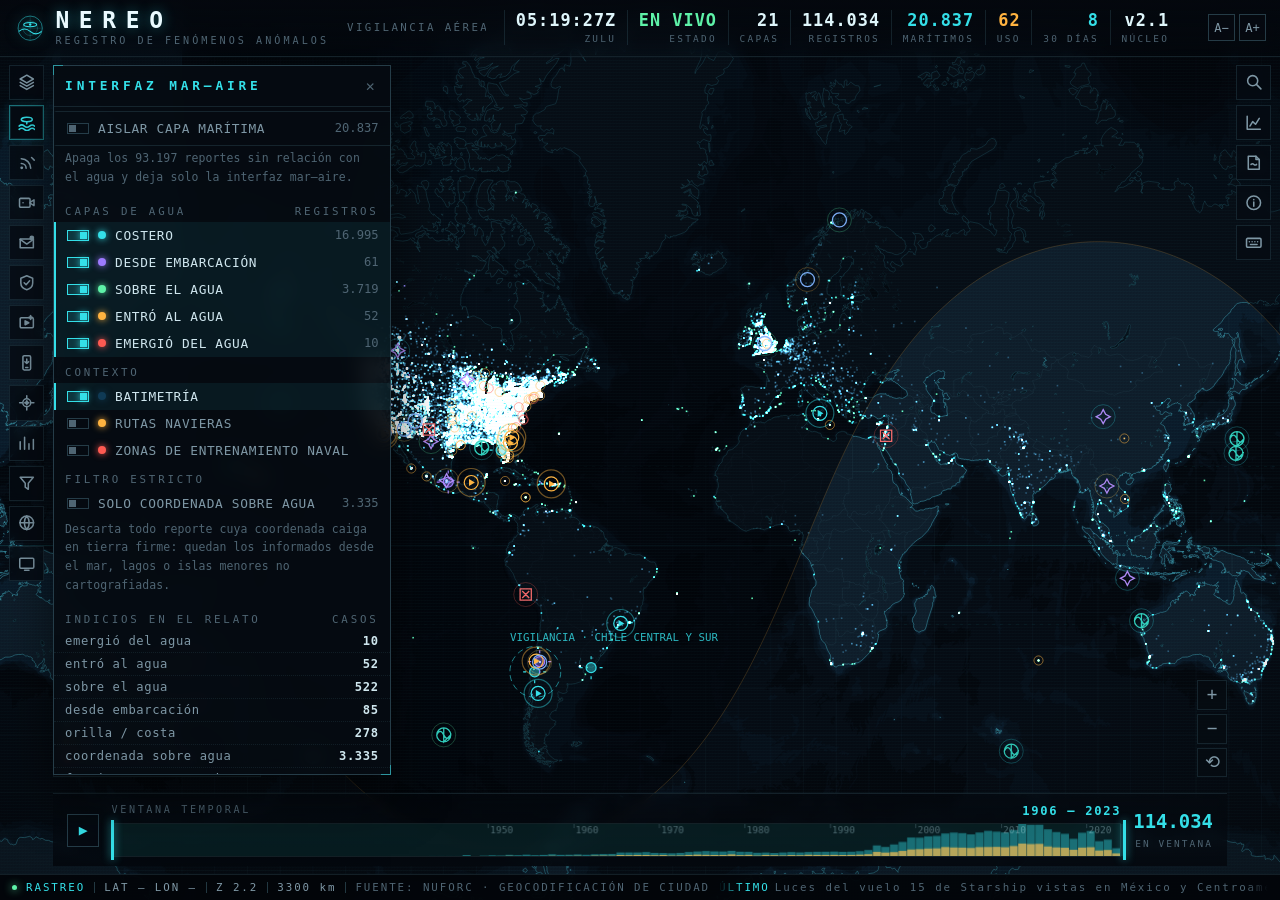
==== commit d92e4665: "App instalable en el teléfono y búsqueda de lugares en todo el mundo - PWA: manifest, íconos, servic" ====
--- a/index.html
+++ b/index.html
@@ -2,7 +2,14 @@
 <html lang="es">
 <head>
 <meta charset="utf-8">
-<meta name="viewport" content="width=device-width, initial-scale=1">
+<meta name="viewport" content="width=device-width, initial-scale=1, viewport-fit=cover">
+<link rel="manifest" href="manifest.webmanifest">
+<meta name="theme-color" content="#04090f">
+<link rel="apple-touch-icon" href="icons/apple-touch-icon.png">
+<meta name="mobile-web-app-capable" content="yes">
+<meta name="apple-mobile-web-app-capable" content="yes">
+<meta name="apple-mobile-web-app-status-bar-style" content="black">
+<meta name="apple-mobile-web-app-title" content="NEREO">
 <title>NEREO — Registro de fenómenos anómalos aéreos y submarinos</title>
 <meta name="description" content="Visor OSINT de 114.034 avistamientos no identificados geolocalizados, con capa marítima y de objetos submarinos no identificados (USO).">
 <link rel="icon" href="data:image/svg+xml,%3Csvg xmlns='http://www.w3.org/2000/svg' viewBox='0 0 16 16'%3E%3Ccircle cx='8' cy='8' r='6' fill='none' stroke='%2334dfe8'/%3E%3Cellipse cx='8' cy='7' rx='4' ry='1.4' fill='none' stroke='%2334dfe8'/%3E%3C/svg%3E">
--- a/css/app.css
+++ b/css/app.css
@@ -20,6 +20,7 @@
   --ww:calc(318px * var(--k));
 }
 *{box-sizing:border-box;margin:0;padding:0}
+[hidden]{display:none!important}
 html,body{height:100%;overflow:hidden;background:var(--abyss)}
 body{font-family:var(--mono);color:var(--txt);font-size:calc(12px * var(--k));-webkit-font-smoothing:antialiased}
 button{font:inherit;color:inherit;background:none;border:none;cursor:pointer}
@@ -287,3 +288,53 @@
 .tsize button:hover{border-color:var(--cy);color:var(--cy)}
 @media (max-width:1200px){ .tagline{display:none} }
 .kbig .tagline{display:none}
+
+/* ─── alerta de oleada ─── */
+.alerta{position:absolute;top:calc(var(--top) + 2px);left:50%;transform:translateX(-50%);z-index:32;display:flex;align-items:center;gap:10px;
+  padding:calc(5px * var(--k)) calc(12px * var(--k));background:rgba(40,6,8,.92);border:1px solid rgba(255,90,82,.7);color:#ffd9d6;
+  font-size:calc(9px * var(--k));letter-spacing:.12em;box-shadow:0 0 22px rgba(255,90,82,.28);cursor:pointer}
+.alerta i{width:8px;height:8px;border-radius:50%;background:#ff5a52;box-shadow:0 0 10px #ff5a52;animation:pulse 1.1s infinite;flex:none}
+.alerta b{color:#ff8a80;letter-spacing:.22em;font-weight:600}
+.alerta em{font-style:normal;color:#ff8a80;border:1px solid rgba(255,90,82,.5);padding:1px 5px}
+.alerta:hover{background:rgba(60,8,10,.96)}
+.envstat a.vivo{display:inline-block;margin-top:6px;color:var(--cy);text-decoration:none;border-bottom:1px solid rgba(52,223,232,.4)}
+.envstat a.vivo:hover{color:#eafaff}
+
+/* ─── inteligencia ─── */
+.ia-titular{padding:4px 11px 2px;font-size:calc(11px * var(--k));line-height:1.45;color:#eafaff;font-weight:600;letter-spacing:.02em}
+.ia-motor{margin:2px 11px 8px;padding:6px 8px;border:1px solid var(--line);font-size:calc(7.5px * var(--k));letter-spacing:.06em;color:var(--txt-faint);line-height:1.6}
+.ia-item{padding:6px 11px;border-left:2px solid var(--line-2);margin:4px 11px 4px 9px}
+.ia-item b{display:block;font-size:calc(9px * var(--k));color:var(--txt);letter-spacing:.03em;font-weight:600;line-height:1.45}
+.ia-item p{font-size:calc(8.5px * var(--k));color:var(--txt-dim);line-height:1.6;margin-top:3px}
+.ia-item p.como{color:var(--cy-soft)}
+.ia-item.rec{border-left-color:var(--am)}
+.pri{font-style:normal;font-size:calc(7px * var(--k));letter-spacing:.16em;padding:1px 5px;margin-right:6px;border:1px solid var(--line-2);color:var(--txt-faint)}
+.pri.alta{border-color:rgba(255,90,82,.6);color:#ff8a80}.pri.media{border-color:rgba(255,179,64,.6);color:var(--am)}
+.tabs{display:flex;gap:3px}
+.tabs button{font-size:calc(7px * var(--k));letter-spacing:.14em;padding:2px 6px;border:1px solid var(--line);color:var(--txt-faint)}
+.tabs button.on{border-color:var(--am);color:var(--am)}
+
+/* ─── videos raros ─── */
+.rz-tag{display:inline-block !important;font-style:normal;font-size:calc(6.5px * var(--k)) !important;letter-spacing:.14em;padding:1px 5px;margin-top:4px;border:1px solid}
+.rz-ver{margin:0 11px 8px;padding:7px 9px;border:1px solid;display:flex;flex-direction:column;gap:3px}
+.rz-ver b{font-size:calc(8px * var(--k));letter-spacing:.2em}
+.rz-ver span{font-size:calc(8.5px * var(--k));color:var(--txt-dim);letter-spacing:.02em}
+
+/* ─── instalar ─── */
+.qr{display:flex;gap:12px;align-items:center;padding:8px 11px}
+.qr img{width:calc(96px * var(--k));height:auto;background:#fff;padding:4px;flex:none}
+
+/* ─── teléfono ─── */
+@media (max-width:700px){
+  :root{ --sb:0px; --h:calc(30px * var(--k)); }
+  .statusbar,.met,.brand-txt p{display:none}
+  .hud-top{gap:8px;padding-top:env(safe-area-inset-top)}
+  .panel,.panel.wide,.dossier{left:6px!important;right:6px!important;width:auto!important;z-index:40;
+    max-height:calc(100dvh - var(--top) - var(--tl) - 24px)}
+  .rail{gap:4px}
+  .rail button[data-tip]:hover::after{display:none}
+  .timeline{left:6px;right:6px;bottom:calc(6px + env(safe-area-inset-bottom))}
+  .qr-pc{display:none}
+}
+
+#map{touch-action:none}
